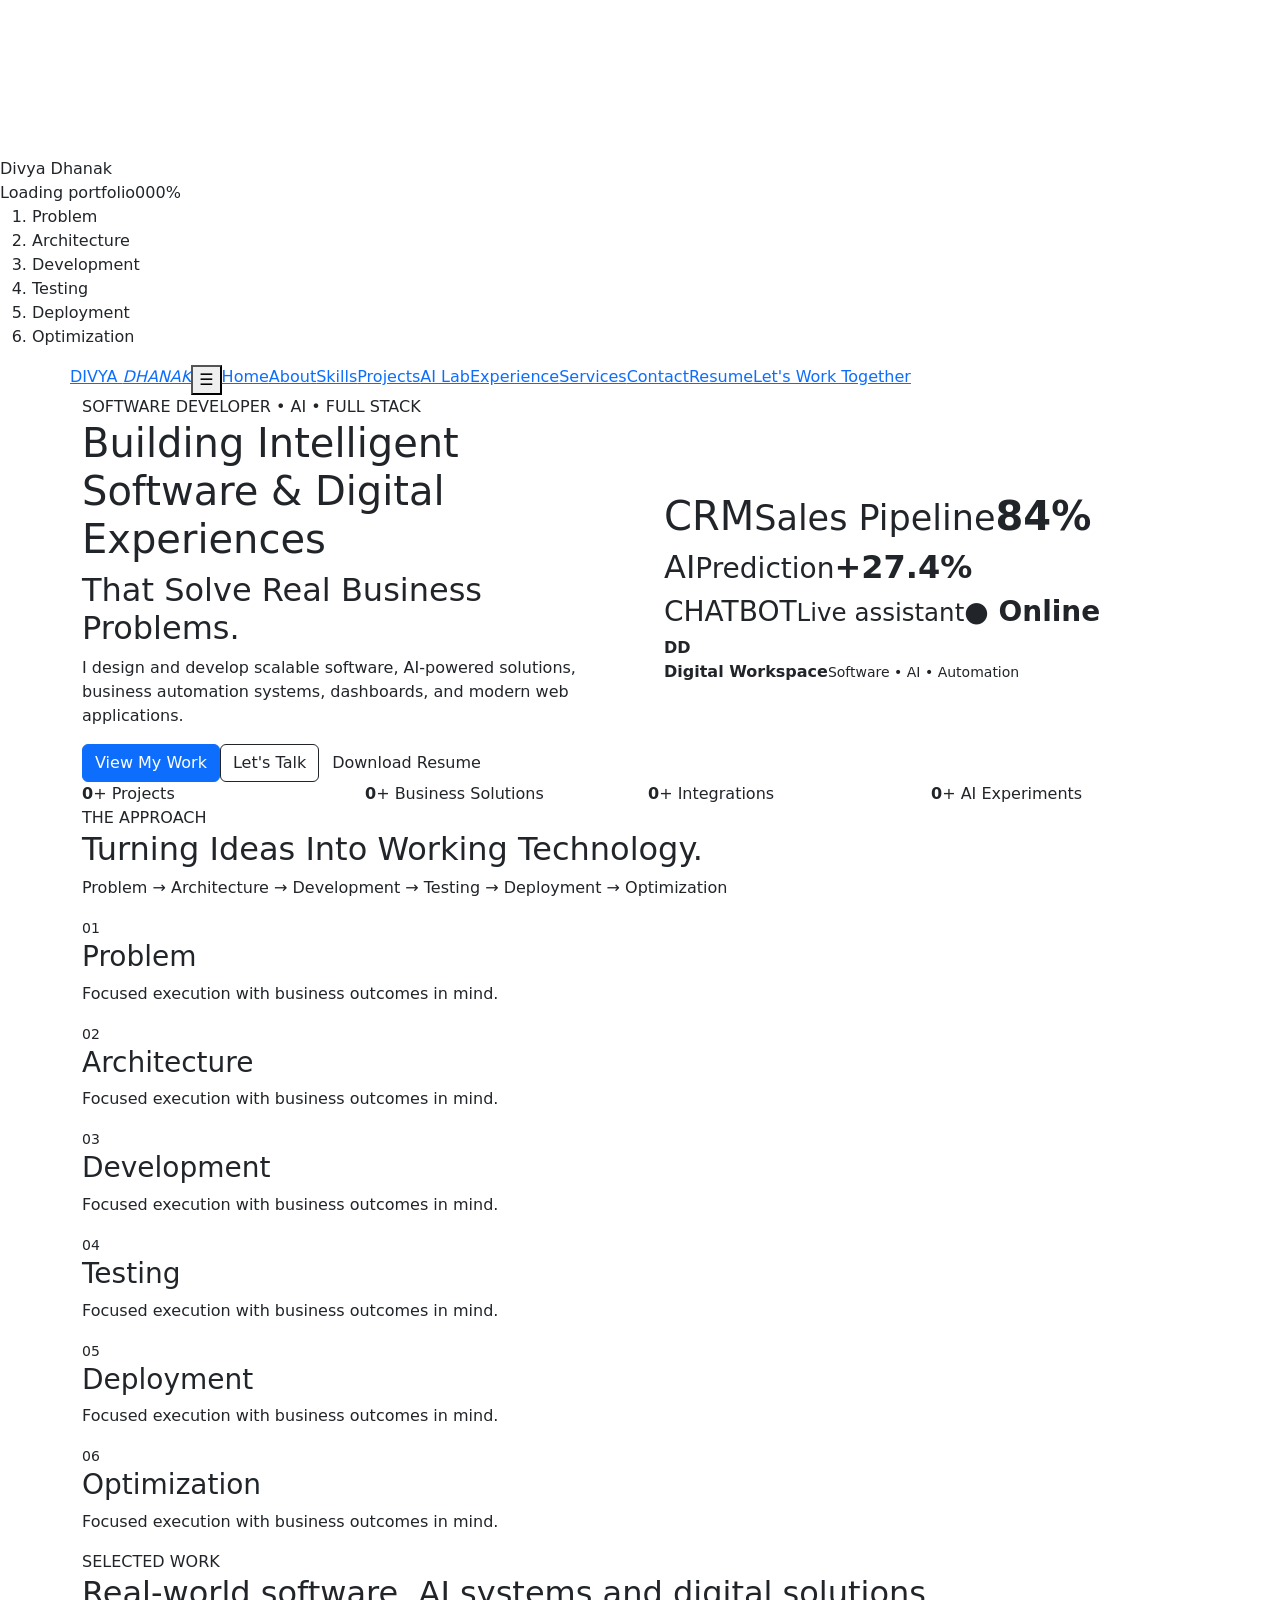
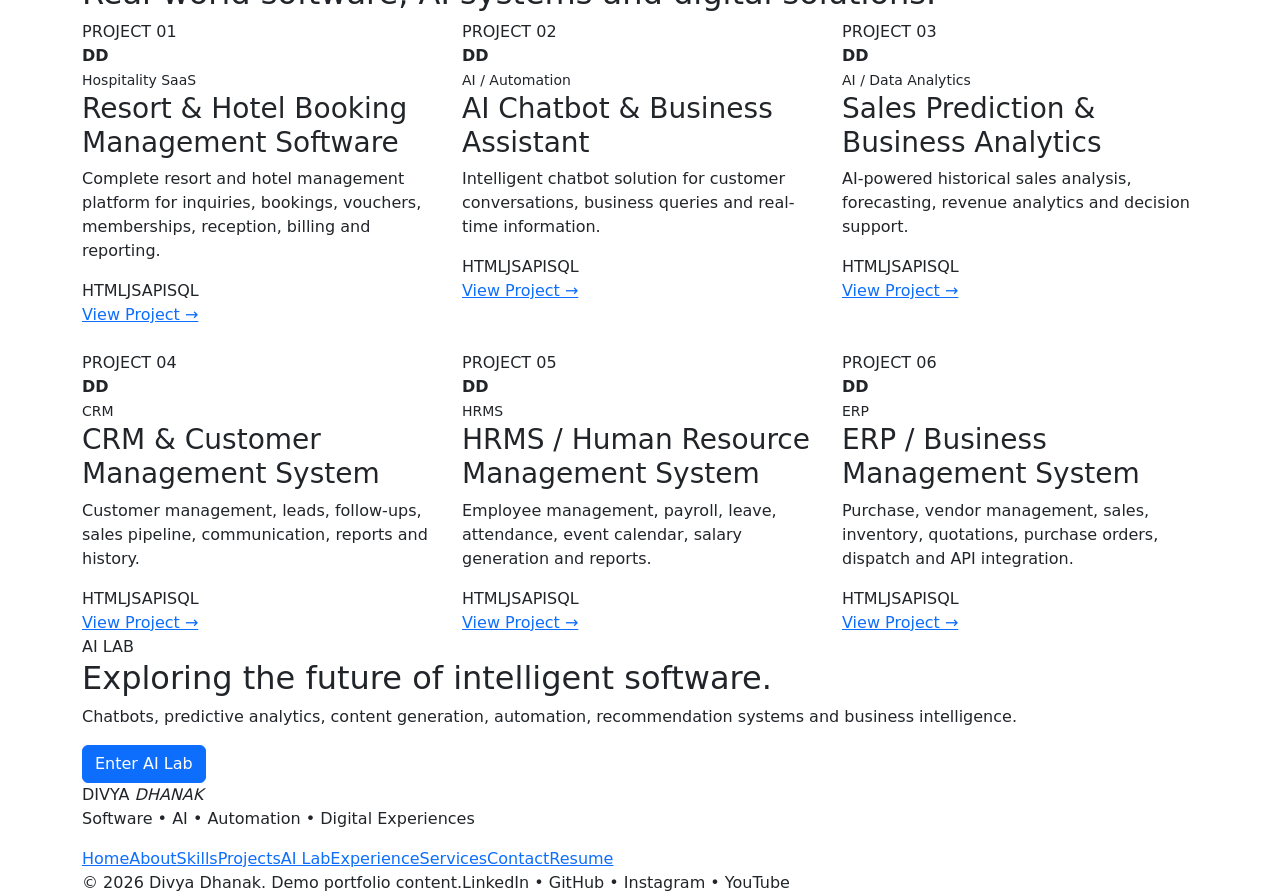
==== index.html @ f107132f "added project files" ====
<!doctype html><html lang="en"><head><meta charset="utf-8"><meta name="viewport" content="width=device-width,initial-scale=1">
<title>Home | Divya Dhanak</title><meta name="description" content="Divya Dhanak — Software Developer, AI Solutions Developer and Full-Stack Project Builder.">
<meta name="keywords" content="Divya Dhanak, Software Developer, AI Developer, Full Stack Developer, CRM Developer, ERP Developer, HRMS Developer, Business Automation">
<meta property="og:title" content="Divya Dhanak | Software • AI • Automation"><meta property="og:description" content="Building intelligent software, AI solutions and digital experiences.">
<link rel="preconnect" href="https://fonts.googleapis.com"><link rel="preconnect" href="https://fonts.gstatic.com" crossorigin>
<link href="https://fonts.googleapis.com/css2?family=Geist:wght@300..700&family=Geist+Mono:wght@400;500;600&display=swap" rel="stylesheet">
<link href="https://cdn.jsdelivr.net/npm/bootstrap@5.3.3/dist/css/bootstrap.min.css" rel="stylesheet"><link rel="stylesheet" href="css/style.css"><link rel="stylesheet" href="css/loader.css">
<link rel="icon" type="image/svg+xml" href="favicon.svg"><meta name="theme-color" content="#0A1120"></head><body>
<div id="loader" role="status" aria-live="polite" aria-label="Loading Divya Dhanak portfolio">
  <canvas class="ld-net" aria-hidden="true"></canvas>
  <div class="ld-hud" aria-hidden="true">
    <div class="ld-name">Divya Dhanak</div>
    <div class="ld-meta"><span>Loading portfolio</span><span class="ld-pct" data-pct>000%</span></div>
    <ol class="ld-pipe">
      <li><i></i><span>Problem</span></li>
      <li><i></i><span>Architecture</span></li>
      <li><i></i><span>Development</span></li>
      <li><i></i><span>Testing</span></li>
      <li><i></i><span>Deployment</span></li>
      <li><i></i><span>Optimization</span></li>
    </ol>
  </div>
</div>
<script src="js/loader.js"></script><div id="progress"></div><div id="cursor"></div><div id="cursorGlow"></div>
<header><nav class="container nav"><a class="brand" href="index.html">DIVYA <em>DHANAK</em></a><button class="nav-toggle">☰</button><div class="nav-links"><a href="index.html">Home</a><a href="about.html">About</a><a href="skills.html">Skills</a><a href="projects.html">Projects</a><a href="ai-lab.html">AI Lab</a><a href="experience.html">Experience</a><a href="services.html">Services</a><a href="contact.html">Contact</a><a href="resume.html">Resume</a></div><a class="nav-cta" href="contact.html">Let's Work Together</a></nav></header><main><section class="hero"><div class="container"><div class="row align-items-center g-5"><div class="col-lg-6 hero-copy">
<div class="eyebrow">SOFTWARE DEVELOPER • AI • FULL STACK</div><h1>Building <span>Intelligent Software</span> & Digital Experiences</h1><h2>That Solve Real Business Problems.</h2>
<p>I design and develop scalable software, AI-powered solutions, business automation systems, dashboards, and modern web applications.</p>
<div class="buttons"><a class="btn btn-primary" href="projects.html">View My Work</a><a class="btn btn-outline-dark" href="contact.html">Let's Talk</a><a class="btn btn-soft" href="resume.html">Download Resume</a></div></div>
<div class="col-lg-6"><div class="workspace glass"><div class="orb o1"></div><div class="orb o2"></div><div class="holo h1">CRM<small>Sales Pipeline</small><b>84%</b></div><div class="holo h2">AI<small>Prediction</small><b>+27.4%</b></div><div class="holo h3">CHATBOT<small>Live assistant</small><b>● Online</b></div><div class="core"><strong>DD</strong><div><b>Digital Workspace</b><small>Software • AI • Automation</small></div></div></div></div></div></div></section>
<section class="stats"><div class="container"><div class="row g-3"><div class="col-6 col-lg-3"><div class="stat"><b data-count="50">0</b><span>+ Projects</span></div></div><div class="col-6 col-lg-3"><div class="stat"><b data-count="20">0</b><span>+ Business Solutions</span></div></div><div class="col-6 col-lg-3"><div class="stat"><b data-count="15">0</b><span>+ Integrations</span></div></div><div class="col-6 col-lg-3"><div class="stat"><b data-count="10">0</b><span>+ AI Experiments</span></div></div></div></div></section>
<section class="section"><div class="container"><div class="section-head"><div class="eyebrow">THE APPROACH</div><h2>Turning Ideas Into Working Technology.</h2><p>Problem → Architecture → Development → Testing → Deployment → Optimization</p></div><div class="process"><div class="process-card reveal"><small>01</small><h3>Problem</h3><p>Focused execution with business outcomes in mind.</p></div><div class="process-card reveal"><small>02</small><h3>Architecture</h3><p>Focused execution with business outcomes in mind.</p></div><div class="process-card reveal"><small>03</small><h3>Development</h3><p>Focused execution with business outcomes in mind.</p></div><div class="process-card reveal"><small>04</small><h3>Testing</h3><p>Focused execution with business outcomes in mind.</p></div><div class="process-card reveal"><small>05</small><h3>Deployment</h3><p>Focused execution with business outcomes in mind.</p></div><div class="process-card reveal"><small>06</small><h3>Optimization</h3><p>Focused execution with business outcomes in mind.</p></div></div></div></section>
<section class="section soft"><div class="container"><div class="section-head"><div class="eyebrow">SELECTED WORK</div><h2>Real-world software, AI systems and digital solutions.</h2></div><div class="row g-4"><div class="col-md-6 col-xl-4 project-wrap" data-category="hospitality saas"><article class="project-card glass reveal">
    <div class="project-visual"><span>PROJECT 01</span><div class="mini-ui"><b>DD</b><i></i><i></i><i></i></div></div>
    <small>Hospitality SaaS</small><h3>Resort & Hotel Booking Management Software</h3><p>Complete resort and hotel management platform for inquiries, bookings, vouchers, memberships, reception, billing and reporting.</p><div class="stack"><span>HTML</span><span>JS</span><span>API</span><span>SQL</span></div>
    <a href="project-details.html?project=1" class="project-link">View Project →</a></article></div><div class="col-md-6 col-xl-4 project-wrap" data-category="ai / automation"><article class="project-card glass reveal">
    <div class="project-visual"><span>PROJECT 02</span><div class="mini-ui"><b>DD</b><i></i><i></i><i></i></div></div>
    <small>AI / Automation</small><h3>AI Chatbot & Business Assistant</h3><p>Intelligent chatbot solution for customer conversations, business queries and real-time information.</p><div class="stack"><span>HTML</span><span>JS</span><span>API</span><span>SQL</span></div>
    <a href="project-details.html?project=2" class="project-link">View Project →</a></article></div><div class="col-md-6 col-xl-4 project-wrap" data-category="ai / data analytics"><article class="project-card glass reveal">
    <div class="project-visual"><span>PROJECT 03</span><div class="mini-ui"><b>DD</b><i></i><i></i><i></i></div></div>
    <small>AI / Data Analytics</small><h3>Sales Prediction & Business Analytics</h3><p>AI-powered historical sales analysis, forecasting, revenue analytics and decision support.</p><div class="stack"><span>HTML</span><span>JS</span><span>API</span><span>SQL</span></div>
    <a href="project-details.html?project=3" class="project-link">View Project →</a></article></div><div class="col-md-6 col-xl-4 project-wrap" data-category="crm"><article class="project-card glass reveal">
    <div class="project-visual"><span>PROJECT 04</span><div class="mini-ui"><b>DD</b><i></i><i></i><i></i></div></div>
    <small>CRM</small><h3>CRM & Customer Management System</h3><p>Customer management, leads, follow-ups, sales pipeline, communication, reports and history.</p><div class="stack"><span>HTML</span><span>JS</span><span>API</span><span>SQL</span></div>
    <a href="project-details.html?project=4" class="project-link">View Project →</a></article></div><div class="col-md-6 col-xl-4 project-wrap" data-category="hrms"><article class="project-card glass reveal">
    <div class="project-visual"><span>PROJECT 05</span><div class="mini-ui"><b>DD</b><i></i><i></i><i></i></div></div>
    <small>HRMS</small><h3>HRMS / Human Resource Management System</h3><p>Employee management, payroll, leave, attendance, event calendar, salary generation and reports.</p><div class="stack"><span>HTML</span><span>JS</span><span>API</span><span>SQL</span></div>
    <a href="project-details.html?project=5" class="project-link">View Project →</a></article></div><div class="col-md-6 col-xl-4 project-wrap" data-category="erp"><article class="project-card glass reveal">
    <div class="project-visual"><span>PROJECT 06</span><div class="mini-ui"><b>DD</b><i></i><i></i><i></i></div></div>
    <small>ERP</small><h3>ERP / Business Management System</h3><p>Purchase, vendor management, sales, inventory, quotations, purchase orders, dispatch and API integration.</p><div class="stack"><span>HTML</span><span>JS</span><span>API</span><span>SQL</span></div>
    <a href="project-details.html?project=6" class="project-link">View Project →</a></article></div></div></div></section>
<section class="section"><div class="container"><div class="ai-banner glass"><div><div class="eyebrow">AI LAB</div><h2>Exploring the future of intelligent software.</h2><p>Chatbots, predictive analytics, content generation, automation, recommendation systems and business intelligence.</p></div><a href="ai-lab.html" class="btn btn-primary">Enter AI Lab</a></div></div></section></main>
<footer><div class="container"><div class="footer-main"><div><div class="brand">DIVYA <em>DHANAK</em></div><p>Software • AI • Automation • Digital Experiences</p></div><div class="footer-links"><a href="index.html">Home</a><a href="about.html">About</a><a href="skills.html">Skills</a><a href="projects.html">Projects</a><a href="ai-lab.html">AI Lab</a><a href="experience.html">Experience</a><a href="services.html">Services</a><a href="contact.html">Contact</a><a href="resume.html">Resume</a></div></div><div class="gradient-line"></div><div class="footer-bottom"><span>© 2026 Divya Dhanak. Demo portfolio content.</span><span>LinkedIn • GitHub • Instagram • YouTube</span></div></div></footer>
<script src="https://cdn.jsdelivr.net/npm/bootstrap@5.3.3/dist/js/bootstrap.bundle.min.js" defer></script><script src="js/main.js" defer></script></body></html>
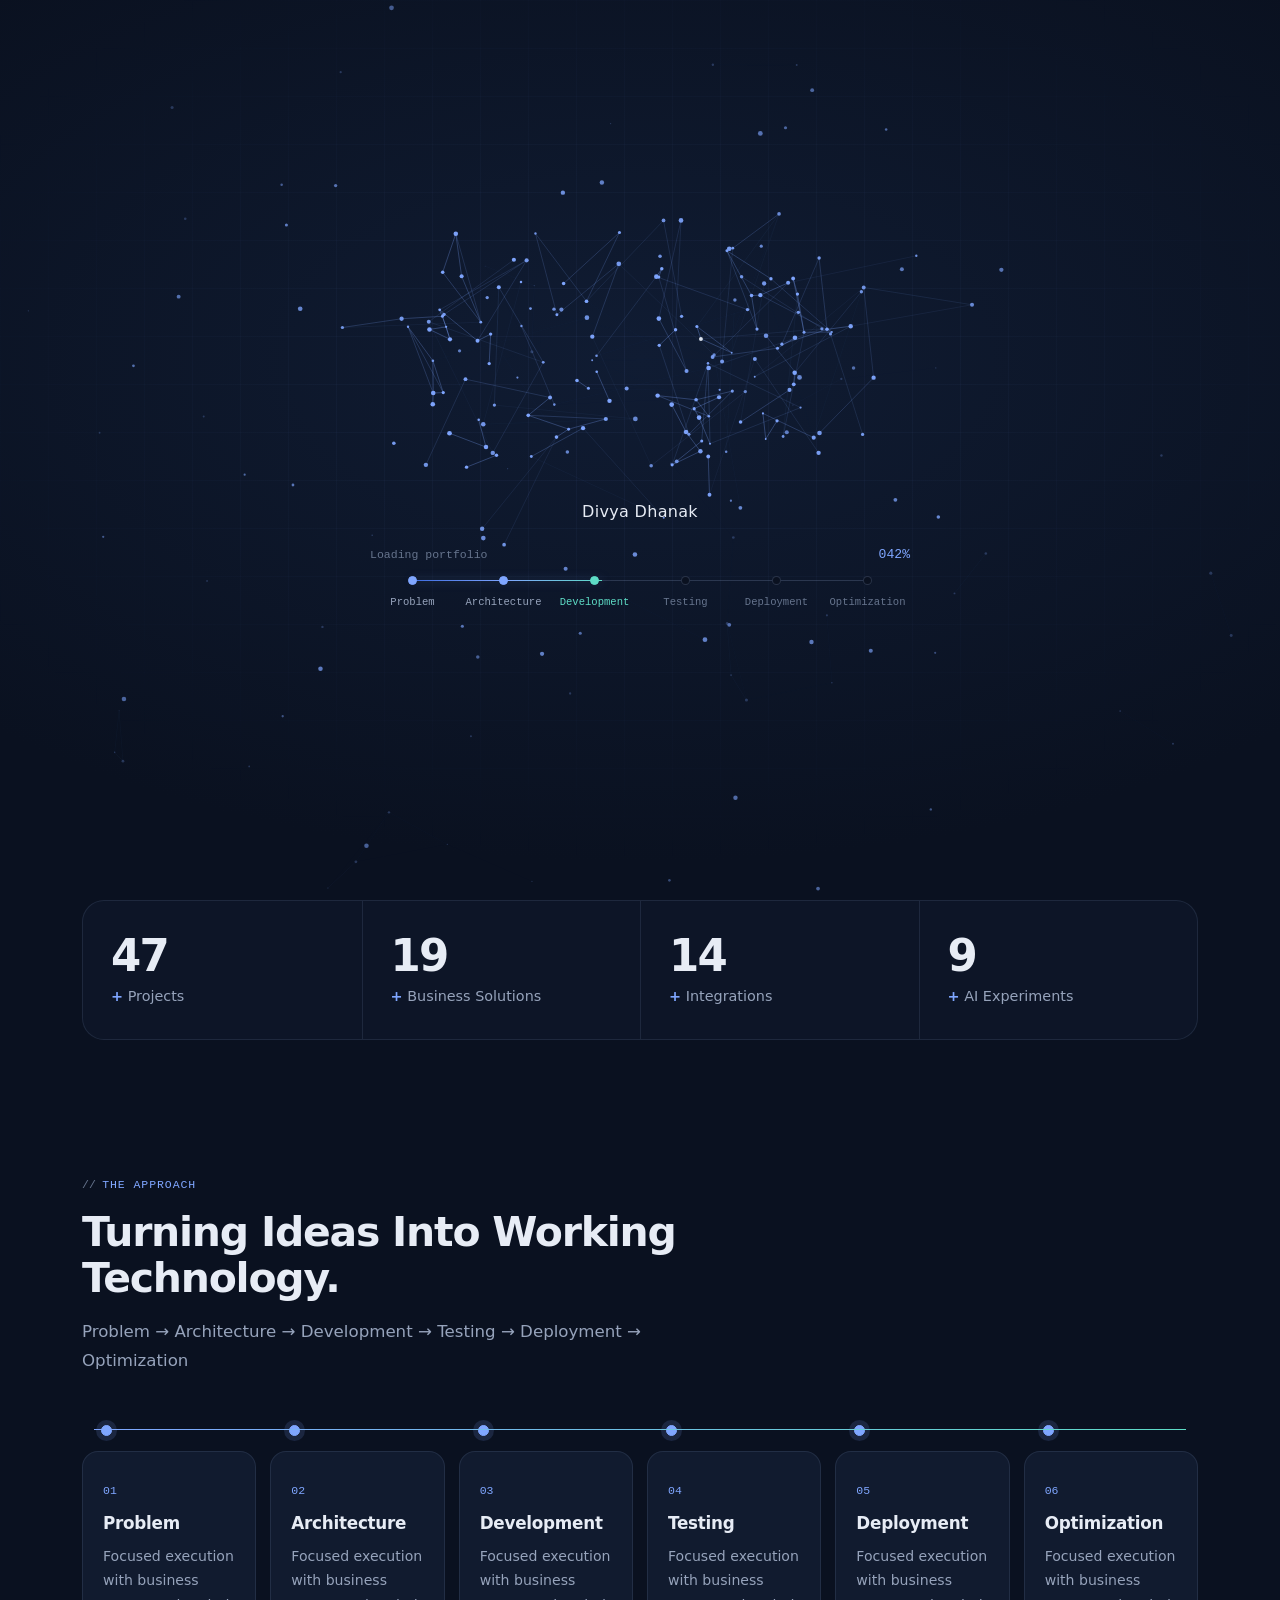
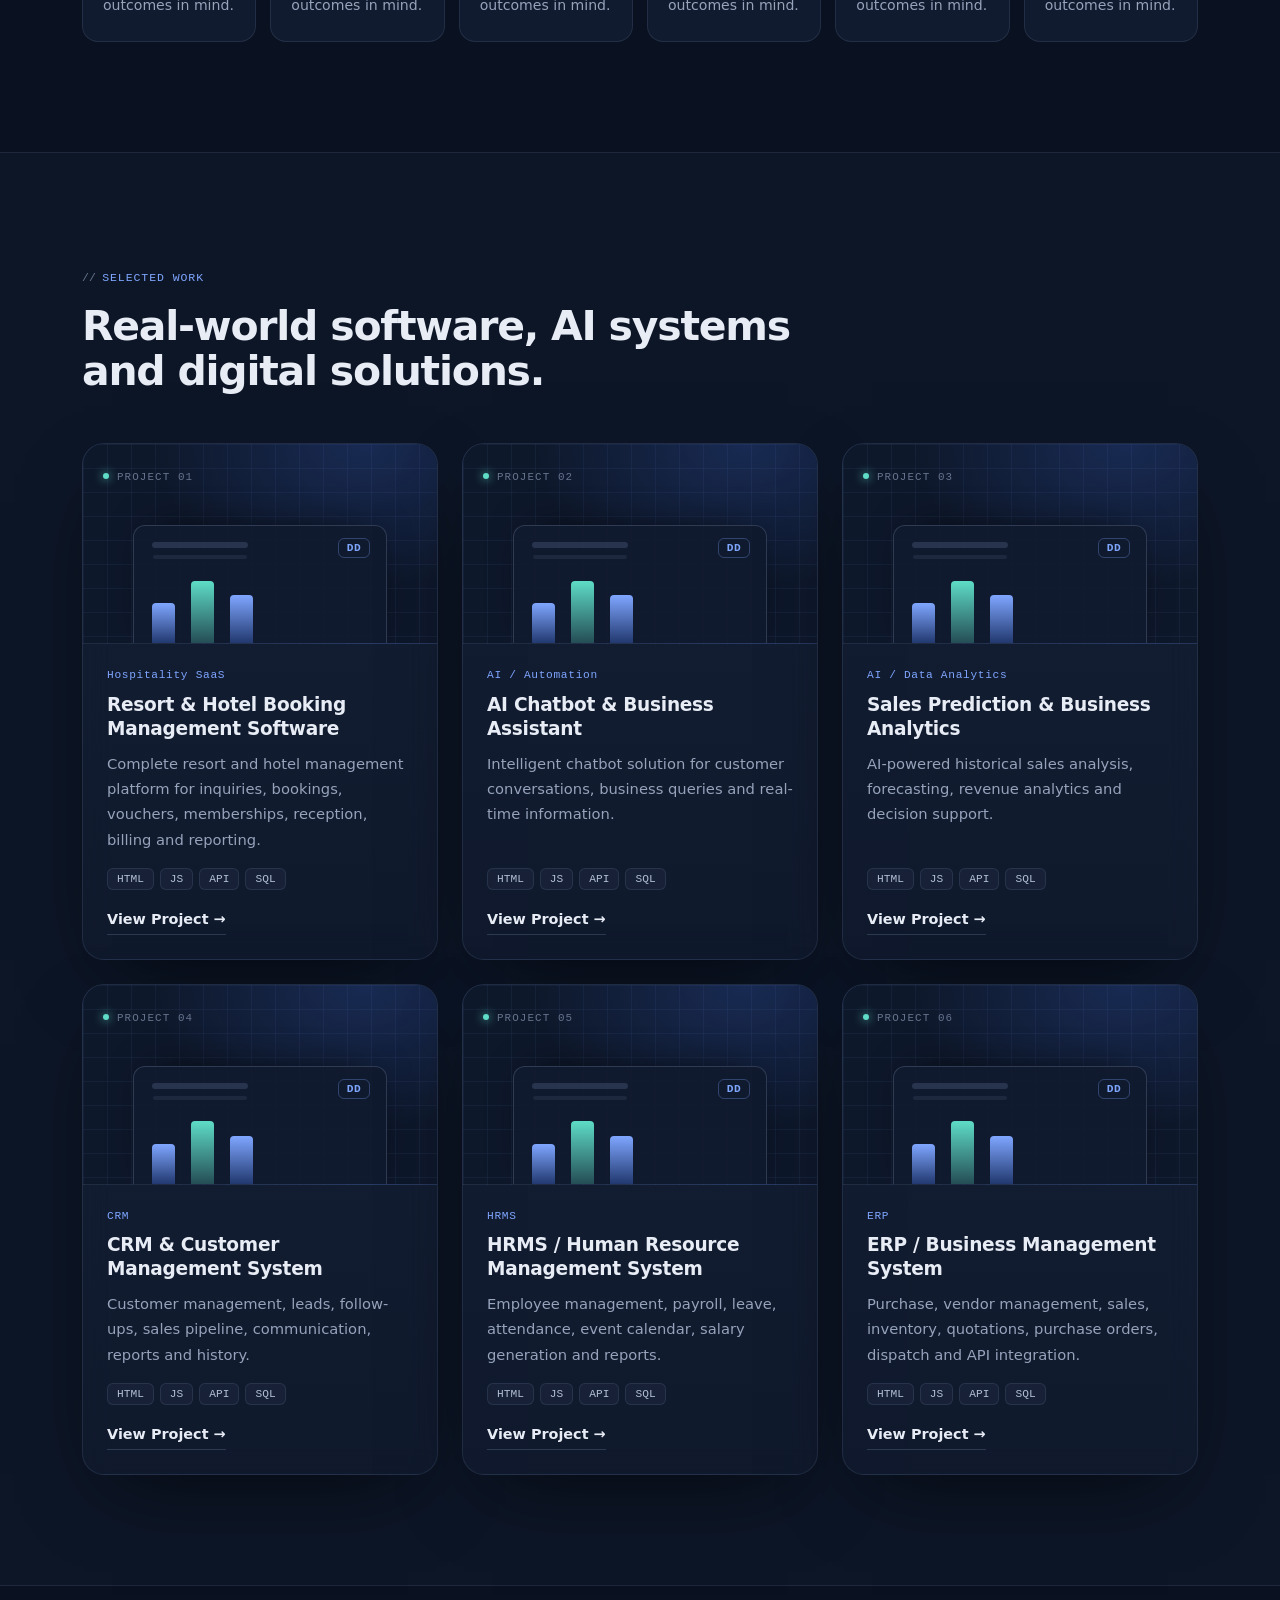
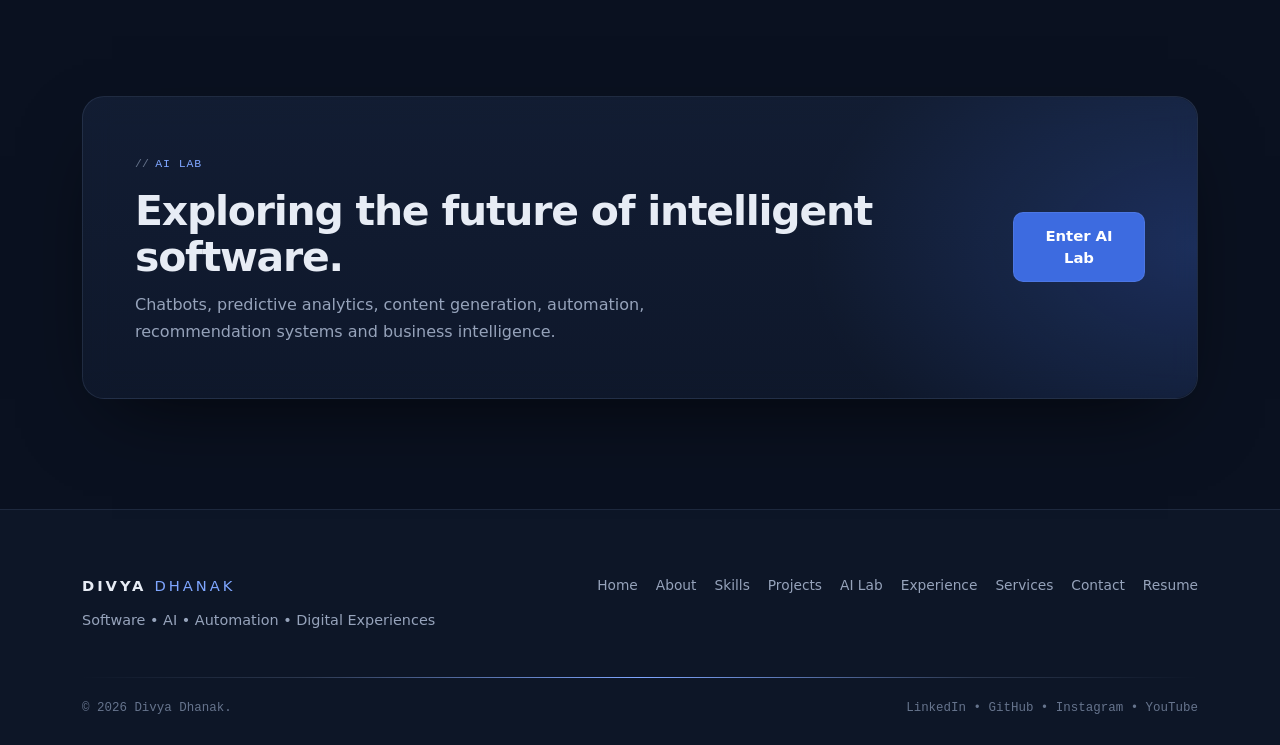
==== commit 447810c8: "Fix footer content and update copyright year" ====
--- a/index.html
+++ b/index.html
@@ -49,5 +49,5 @@
     <small>ERP</small><h3>ERP / Business Management System</h3><p>Purchase, vendor management, sales, inventory, quotations, purchase orders, dispatch and API integration.</p><div class="stack"><span>HTML</span><span>JS</span><span>API</span><span>SQL</span></div>
     <a href="project-details.html?project=6" class="project-link">View Project →</a></article></div></div></div></section>
 <section class="section"><div class="container"><div class="ai-banner glass"><div><div class="eyebrow">AI LAB</div><h2>Exploring the future of intelligent software.</h2><p>Chatbots, predictive analytics, content generation, automation, recommendation systems and business intelligence.</p></div><a href="ai-lab.html" class="btn btn-primary">Enter AI Lab</a></div></div></section></main>
-<footer><div class="container"><div class="footer-main"><div><div class="brand">DIVYA <em>DHANAK</em></div><p>Software • AI • Automation • Digital Experiences</p></div><div class="footer-links"><a href="index.html">Home</a><a href="about.html">About</a><a href="skills.html">Skills</a><a href="projects.html">Projects</a><a href="ai-lab.html">AI Lab</a><a href="experience.html">Experience</a><a href="services.html">Services</a><a href="contact.html">Contact</a><a href="resume.html">Resume</a></div></div><div class="gradient-line"></div><div class="footer-bottom"><span>© 2026 Divya Dhanak. Demo portfolio content.</span><span>LinkedIn • GitHub • Instagram • YouTube</span></div></div></footer>
-<script src="https://cdn.jsdelivr.net/npm/bootstrap@5.3.3/dist/js/bootstrap.bundle.min.js" defer></script><script src="js/main.js" defer></script></body></html>+<footer><div class="container"><div class="footer-main"><div><div class="brand">DIVYA <em>DHANAK</em></div><p>Software • AI • Automation • Digital Experiences</p></div><div class="footer-links"><a href="index.html">Home</a><a href="about.html">About</a><a href="skills.html">Skills</a><a href="projects.html">Projects</a><a href="ai-lab.html">AI Lab</a><a href="experience.html">Experience</a><a href="services.html">Services</a><a href="contact.html">Contact</a><a href="resume.html">Resume</a></div></div><div class="gradient-line"></div><div class="footer-bottom"><span>© 2026 Divya Dhanak.</span><span>LinkedIn • GitHub • Instagram • YouTube</span></div></div></footer>
+<script src="https://cdn.jsdelivr.net/npm/bootstrap@5.3.3/dist/js/bootstrap.bundle.min.js" defer></script><script src="js/main.js" defer></script></body></html>
--- a/css/style.css
+++ b/css/style.css
@@ -0,0 +1,469 @@
+/* =========================================================
+   DIVYA DHANAK — Portfolio design system
+   Palette: deep ink navy + cobalt signal + teal data pulse
+   Type: Geist (UI / display) + Geist Mono (code accents)
+   ========================================================= */
+:root{
+  --bg:#0A1120;
+  --bg-2:#0D1627;
+  --surface:#111B2F;
+  --surface-2:#16223A;
+  --line:rgba(150,172,214,.13);
+  --line-2:rgba(150,172,214,.22);
+  --ink:#E7ECF5;
+  --muted:#96A3BB;
+  --dim:#66748D;
+  --accent:#7FA6FF;
+  --accent-strong:#3D6BE0;
+  --signal:#5EDCC6;
+  --amber:#F2B865;
+  --grid:rgba(127,166,255,.06);
+  --font:"Geist",ui-sans-serif,system-ui,-apple-system,"Segoe UI",Roboto,Arial,sans-serif;
+  --mono:"Geist Mono",ui-monospace,SFMono-Regular,Menlo,Consolas,monospace;
+  --r-lg:22px; --r-md:16px; --r-sm:10px;
+  --ease:cubic-bezier(.2,.7,.2,1);
+  --shadow:0 30px 80px -30px rgba(0,0,0,.7);
+}
+*{box-sizing:border-box}
+html{scroll-behavior:smooth;-webkit-text-size-adjust:100%}
+body{margin:0;font-family:var(--font);font-size:16px;line-height:1.65;color:var(--ink);background:var(--bg);-webkit-font-smoothing:antialiased;text-rendering:optimizeLegibility;overflow-x:hidden}
+::selection{background:rgba(127,166,255,.3);color:#fff}
+a{color:var(--accent)}
+:focus-visible{outline:2px solid var(--accent);outline-offset:3px;border-radius:6px}
+img{max-width:100%}
+
+/* ---------- Type ---------- */
+h1,h2,h3,.brand{font-family:var(--font);color:var(--ink)}
+h1{font-size:clamp(2.5rem,5.2vw,4.6rem);line-height:1.04;letter-spacing:-.04em;font-weight:600;margin-bottom:1.25rem}
+h2{font-size:clamp(1.8rem,3.2vw,2.75rem);line-height:1.12;letter-spacing:-.03em;font-weight:600;margin-bottom:1rem}
+h3{font-size:1.18rem;line-height:1.3;letter-spacing:-.015em;font-weight:600;margin-bottom:.6rem}
+p,.muted{color:var(--muted);line-height:1.72}
+h1 span,h2 span{color:var(--accent)}
+.hero h1 span,.page-hero h1 span{background:linear-gradient(95deg,#9DBBFF 0%,var(--accent) 45%,var(--signal) 110%);-webkit-background-clip:text;background-clip:text;color:transparent}
+
+.eyebrow{display:inline-flex;align-items:center;gap:.55em;font-family:var(--mono);font-size:.72rem;font-weight:500;letter-spacing:.08em;color:var(--accent);margin-bottom:1.1rem;line-height:1.4}
+.eyebrow::before{content:"//";color:var(--dim);letter-spacing:0}
+
+/* ---------- Glass / surfaces ---------- */
+.glass{position:relative;background:linear-gradient(180deg,rgba(22,34,58,.72),rgba(17,27,47,.72));border:1px solid var(--line);border-radius:var(--r-lg);box-shadow:var(--shadow);backdrop-filter:blur(14px);-webkit-backdrop-filter:blur(14px);isolation:isolate}
+.glass::after,.process-card::after,.feature::after,.stat::after{content:"";position:absolute;inset:0;border-radius:inherit;pointer-events:none;z-index:-1;opacity:0;transition:opacity .4s;background:radial-gradient(360px circle at var(--mx,50%) var(--my,50%),rgba(127,166,255,.09),transparent 60%)}
+.glass:hover::after,.process-card:hover::after,.feature:hover::after,.stat:hover::after{opacity:1}
+.glass:hover{border-color:var(--line-2)}
+
+/* ---------- Loader ---------- */
+/* Styles moved to css/loader.css */
+
+#progress{position:fixed;z-index:2000;top:0;left:0;width:100%;height:2px;transform:scaleX(0);transform-origin:left;background:linear-gradient(90deg,var(--accent-strong),var(--accent),var(--signal))}
+#cursor,#cursorGlow{display:none}
+
+/* ---------- Header / nav ---------- */
+header{position:fixed;z-index:1000;top:0;width:100%;padding:18px 0;transition:padding .35s var(--ease),background .35s,border-color .35s;border-bottom:1px solid transparent}
+header.scrolled{padding:10px 0;background:rgba(10,17,32,.8);backdrop-filter:blur(16px);-webkit-backdrop-filter:blur(16px);border-bottom-color:var(--line)}
+.nav{display:flex;align-items:center;gap:22px}
+.container.nav{padding-left:calc(var(--bs-gutter-x,1.5rem)*.5);padding-right:calc(var(--bs-gutter-x,1.5rem)*.5);flex-wrap:nowrap;margin-bottom:0}
+.brand{font-size:.92rem;letter-spacing:.2em;font-weight:600;color:var(--ink);text-decoration:none;white-space:nowrap}
+.brand em{font-style:normal;color:var(--accent);font-weight:400}
+.nav-links{display:flex;gap:4px;margin-left:auto}
+.nav-links a{position:relative;font-size:.84rem;font-weight:450;color:var(--muted);text-decoration:none;padding:8px 11px;border-radius:8px;transition:color .25s,background .25s}
+.nav-links a:hover{color:var(--ink);background:rgba(150,172,214,.07)}
+.nav-links a.active{color:var(--ink)}
+.nav-links a.active::after{content:"";position:absolute;left:11px;right:11px;bottom:2px;height:1.5px;border-radius:2px;background:var(--accent)}
+.nav-cta,.btn-primary{display:inline-flex;align-items:center;justify-content:center;gap:.5em;background:var(--accent-strong);color:#fff;border:1px solid rgba(255,255,255,.08);text-decoration:none;font-weight:550;transition:transform .25s var(--ease),background .25s,box-shadow .25s}
+.nav-cta{padding:10px 16px;border-radius:var(--r-sm);font-size:.84rem;white-space:nowrap}
+.nav-cta:hover,.btn-primary:hover,.btn-primary:focus{background:#4B78EC;color:#fff;box-shadow:0 10px 30px -10px rgba(61,107,224,.8);transform:translateY(-1px)}
+.nav-toggle{display:none;width:42px;height:42px;border:1px solid var(--line);border-radius:10px;background:transparent;font-size:0;color:var(--ink);position:relative;cursor:pointer}
+.nav-toggle::before,.nav-toggle::after{content:"";position:absolute;left:12px;right:12px;height:1.5px;background:var(--ink);border-radius:2px;transition:transform .3s var(--ease),top .3s var(--ease)}
+.nav-toggle::before{top:16px}.nav-toggle::after{top:24px}
+.nav-toggle.open::before{top:20px;transform:rotate(45deg)}.nav-toggle.open::after{top:20px;transform:rotate(-45deg)}
+
+/* ---------- Buttons ---------- */
+.buttons{display:flex;flex-wrap:wrap;gap:12px;margin-top:32px}
+.btn{border-radius:var(--r-sm);padding:12px 20px;font-weight:550;font-size:.93rem;letter-spacing:-.005em;transition:transform .25s var(--ease),background .25s,border-color .25s,color .25s,box-shadow .25s}
+.btn-outline-dark{border:1px solid var(--line-2);color:var(--ink);background:transparent}
+.btn-outline-dark:hover,.btn-outline-dark:focus{background:rgba(150,172,214,.08);border-color:var(--accent);color:var(--ink)}
+.btn-soft{background:transparent;color:var(--muted);border:1px solid transparent}
+.btn-soft:hover{color:var(--ink);background:rgba(150,172,214,.06)}
+.cta .btn{background:var(--ink);color:var(--bg);border:0}
+.cta .btn:hover{background:#fff;color:var(--bg);transform:translateY(-1px)}
+
+/* ---------- Heroes ---------- */
+.hero,.page-hero{position:relative;overflow:hidden;isolation:isolate}
+.hero::before,.page-hero::before{content:"";position:absolute;inset:0;z-index:-2;background-image:linear-gradient(var(--grid) 1px,transparent 1px),linear-gradient(90deg,var(--grid) 1px,transparent 1px);background-size:56px 56px;-webkit-mask-image:radial-gradient(ellipse 70% 70% at 70% 35%,#000 25%,transparent 75%);mask-image:radial-gradient(ellipse 70% 70% at 70% 35%,#000 25%,transparent 75%)}
+.hero::after,.page-hero::after{content:"";position:absolute;z-index:-2;width:720px;height:720px;right:-180px;top:-260px;border-radius:50%;background:radial-gradient(circle,rgba(61,107,224,.22),transparent 65%);filter:blur(10px)}
+.hero{min-height:100vh;display:flex;align-items:center;padding:140px 0 80px}
+.hero-copy h1{max-width:13ch}
+.hero-copy h2{font-size:clamp(1.15rem,1.7vw,1.5rem);font-weight:500;letter-spacing:-.015em;color:var(--ink);opacity:.86;margin-bottom:1.1rem}
+.hero-copy>p{font-size:1.06rem;max-width:560px}
+.page-hero{padding:170px 0 80px;border-bottom:1px solid var(--line)}
+.page-hero h1{max-width:18ch}
+.page-hero p{max-width:640px;font-size:1.1rem}
+.page-hero .btn{margin-top:14px}
+.field-canvas{position:absolute;inset:0;z-index:-1;pointer-events:none;-webkit-mask-image:linear-gradient(90deg,transparent 15%,#000 60%);mask-image:linear-gradient(90deg,transparent 15%,#000 60%);opacity:.9}
+
+/* hero entrance */
+.js .hero-copy>*{opacity:0;transform:translateY(16px)}
+.js body.ready .hero-copy>*{animation:rise .8s var(--ease) forwards}
+.js body.ready .hero-copy>*:nth-child(2){animation-delay:.08s}
+.js body.ready .hero-copy>*:nth-child(3){animation-delay:.16s}
+.js body.ready .hero-copy>*:nth-child(4){animation-delay:.24s}
+.js body.ready .hero-copy>*:nth-child(5){animation-delay:.32s}
+.js .workspace{opacity:0;transform:scale(.97)}
+.js body.ready .workspace{animation:settle 1.1s var(--ease) .2s forwards}
+
+/* ---------- Hero workspace (neural net) ---------- */
+.workspace{height:540px;position:relative;overflow:hidden;background:radial-gradient(120% 90% at 50% 50%,#12203A 0%,#0C1526 70%);border-color:var(--line-2)}
+.workspace::after{display:none}
+.net-canvas{position:absolute;inset:0;z-index:0}
+.orb{position:absolute;z-index:0;border:1px dashed rgba(127,166,255,.14);border-radius:50%;left:50%;top:50%;transform:translate(-50%,-50%);animation:spin 60s linear infinite;pointer-events:none}
+.o1{width:300px;height:300px}.o2{width:440px;height:440px;animation-direction:reverse;animation-duration:90s;border-style:solid;border-color:rgba(127,166,255,.06)}
+.core{position:absolute;z-index:2;left:50%;top:50%;transform:translate(-50%,-50%);display:flex;gap:14px;align-items:center;padding:16px 20px 16px 16px;border:1px solid var(--line-2);border-radius:18px;background:rgba(17,27,47,.92);backdrop-filter:blur(8px);box-shadow:0 20px 60px -20px rgba(0,0,0,.8),0 0 0 6px rgba(127,166,255,.04)}
+.core>strong{width:50px;height:50px;border-radius:13px;display:grid;place-items:center;background:var(--accent-strong);color:#fff;font-weight:600;letter-spacing:-.02em;position:relative}
+.core>strong::after{content:"";position:absolute;inset:-5px;border-radius:17px;border:1px solid rgba(127,166,255,.5);animation:ping 2.8s var(--ease) infinite}
+.core b{font-size:.98rem;font-weight:600;white-space:nowrap}
+.core small{white-space:nowrap}
+.core small,.holo small{display:block;color:var(--muted);font-weight:400}
+.core small{font-family:var(--mono);font-size:.7rem;margin-top:2px}
+.holo{position:absolute;z-index:2;margin:0;padding:13px 16px;min-width:140px;border-radius:14px;background:rgba(17,27,47,.9);backdrop-filter:blur(8px);border:1px solid var(--line-2);box-shadow:0 16px 40px -18px rgba(0,0,0,.8);font:600 .7rem var(--mono);letter-spacing:.08em;line-height:1.3;color:var(--ink);animation:float 7s ease-in-out infinite}
+.holo small{font-family:var(--font);font-size:.76rem;letter-spacing:0;margin-top:3px}
+.holo b{display:block;margin-top:6px;font:600 1.3rem var(--font);letter-spacing:-.02em;color:var(--ink)}
+.holo.h1{left:6%;top:12%}
+.holo.h2{right:6%;top:30%;animation-delay:-2.3s}
+.holo.h2 b{color:var(--signal)}
+.holo.h3{left:10%;bottom:11%;animation-delay:-4.6s}
+.holo.h3 b{font-size:.85rem;color:var(--signal);font-family:var(--mono);font-weight:500}
+
+/* ---------- Stats ---------- */
+.stats{padding:0 0 20px}
+.stats .row{--bs-gutter-x:0;--bs-gutter-y:0;border:1px solid var(--line);border-radius:var(--r-lg);background:rgba(17,27,47,.5);overflow:hidden;margin:0}
+.stat{position:relative;padding:30px 28px;height:100%;isolation:isolate}
+.stats .col-6+.col-6 .stat{border-left:1px solid var(--line)}
+.stat b{display:inline;font:600 clamp(2.2rem,3.4vw,3rem) var(--font);letter-spacing:-.04em;color:var(--ink);font-variant-numeric:tabular-nums}
+.stat span{display:block;margin-top:4px;color:var(--muted);font-size:.9rem}
+.stat span::first-letter{color:var(--accent);font-weight:600}
+
+/* ---------- Sections ---------- */
+.container.row{margin-left:auto;margin-right:auto}
+.container.row>*{padding-left:0;padding-right:0}
+@media(min-width:992px){.container.row>*:nth-child(odd){padding-right:calc(var(--bs-gutter-x)*.5)}.container.row>*:nth-child(even){padding-left:calc(var(--bs-gutter-x)*.5)}}
+.section{padding:110px 0;position:relative}
+.soft,.ai-knowledge-section{background:var(--bg-2);border-top:1px solid var(--line);border-bottom:1px solid var(--line)}
+.section-head,.section-heading{max-width:760px;margin-bottom:48px}
+.section-heading p,.section-head p{font-size:1.04rem;max-width:640px}
+.section-head:has(> div:not(.eyebrow)){max-width:none;display:grid;grid-template-columns:1.1fr 1fr;gap:40px;align-items:end}
+.section-head:has(> div:not(.eyebrow)) h2{margin-bottom:0}
+.section-head:has(> div:not(.eyebrow)) p{margin:0}
+
+/* ---------- Process (home) ---------- */
+.process{position:relative;display:grid;grid-template-columns:repeat(6,1fr);gap:14px;padding-top:28px}
+.process::before,.process::after{content:"";position:absolute;top:6px;left:12px;right:12px;height:1px;background:var(--line-2)}
+.process::after{background:linear-gradient(90deg,var(--accent),var(--signal));transform:scaleX(0);transform-origin:left;transition:transform 1.8s var(--ease) .2s}
+.process.in::after{transform:scaleX(1)}
+.process-card{position:relative;padding:24px 20px;border:1px solid var(--line);border-radius:var(--r-md);background:var(--surface);isolation:isolate;transition:border-color .3s,transform .3s var(--ease)}
+.process-card::before{content:"";position:absolute;top:-27px;left:18px;width:11px;height:11px;border-radius:50%;background:var(--bg);border:1.5px solid var(--line-2);transition:background .4s,border-color .4s,box-shadow .4s}
+.process.in .process-card::before{background:var(--accent);border-color:var(--accent);box-shadow:0 0 0 5px rgba(127,166,255,.14)}
+.process.in .process-card:nth-child(2)::before{transition-delay:.45s}.process.in .process-card:nth-child(3)::before{transition-delay:.75s}.process.in .process-card:nth-child(4)::before{transition-delay:1.05s}.process.in .process-card:nth-child(5)::before{transition-delay:1.35s}.process.in .process-card:nth-child(6)::before{transition-delay:1.65s}
+.process-card:hover{border-color:var(--line-2);transform:translateY(-3px)}
+.process-card small{font-family:var(--mono);font-size:.72rem;color:var(--accent)}
+.process-card h3{margin-top:10px;font-size:1.05rem}
+.process-card p{font-size:.88rem;margin:0}
+
+/* ---------- Projects ---------- */
+.project-card{height:100%;padding:0 0 24px;overflow:hidden;display:flex;flex-direction:column;transition:transform .45s var(--ease),border-color .3s,box-shadow .45s}
+.project-card:hover{transform:translateY(-6px);box-shadow:0 40px 90px -40px rgba(0,0,0,.9),0 0 0 1px rgba(127,166,255,.18)}
+.project-visual{height:200px;position:relative;padding:18px 20px;overflow:hidden;border-bottom:1px solid var(--line);background:linear-gradient(var(--grid) 1px,transparent 1px) 0 0/24px 24px,linear-gradient(90deg,var(--grid) 1px,transparent 1px) 0 0/24px 24px,radial-gradient(100% 120% at 80% 0%,rgba(61,107,224,.22),transparent 60%),#0E182B}
+.project-visual>span{font-family:var(--mono);font-size:.68rem;letter-spacing:.1em;color:var(--dim)}
+.project-visual>span::before{content:"";display:inline-block;width:6px;height:6px;border-radius:50%;background:var(--signal);margin-right:8px;vertical-align:1px;box-shadow:0 0 10px var(--signal)}
+.mini-ui{position:absolute;left:14%;right:14%;bottom:-18px;height:136px;background:rgba(17,27,47,.95);border:1px solid var(--line-2);border-radius:12px 12px 0 0;padding:16px 18px;box-shadow:0 -10px 40px -20px rgba(0,0,0,.8);transition:transform .5s var(--ease);display:flex;align-items:flex-end;gap:7%}
+.mini-ui::before{content:"";position:absolute;left:18px;top:16px;width:38%;height:6px;border-radius:3px;background:rgba(150,172,214,.18);box-shadow:0 12px 0 -1px rgba(150,172,214,.09)}
+.mini-ui b{position:absolute;right:16px;top:12px;font:600 .7rem var(--mono);letter-spacing:.06em;color:var(--accent);padding:3px 8px;border:1px solid rgba(127,166,255,.3);border-radius:6px}
+.mini-ui i{display:block;flex:0 0 11%;height:40%;border-radius:4px 4px 0 0;background:linear-gradient(180deg,var(--accent),rgba(61,107,224,.35));transform-origin:bottom;transition:transform .6s var(--ease)}
+.mini-ui i:nth-of-type(2){height:62%;background:linear-gradient(180deg,var(--signal),rgba(94,220,198,.25))}
+.mini-ui i:nth-of-type(3){height:48%}
+.project-card:hover .mini-ui{transform:translateY(-8px)}
+.project-card:hover .mini-ui i{animation:eq 1.4s ease-in-out infinite}
+.project-card:hover .mini-ui i:nth-of-type(2){animation-delay:-.4s}.project-card:hover .mini-ui i:nth-of-type(3){animation-delay:-.8s}
+.project-card>small,.project-card>h3,.project-card>p,.project-card>.stack,.project-card>.project-link{margin-left:24px;margin-right:24px}
+.project-card>small{display:block;margin-top:22px;margin-bottom:8px;font-family:var(--mono);font-size:.7rem;letter-spacing:.06em;color:var(--accent)}
+.project-card h3{font-size:1.16rem}
+.project-card>p{font-size:.92rem;flex:1}
+.stack{display:flex;gap:6px;flex-wrap:wrap}
+.stack span{padding:4px 9px;border-radius:6px;border:1px solid var(--line);background:rgba(150,172,214,.05);color:#B3BFD4;font:400 .7rem var(--mono)}
+.project-link{display:inline-flex;align-self:flex-start;margin-top:18px;color:var(--ink);text-decoration:none;font-weight:550;font-size:.9rem;border-bottom:1px solid var(--line-2);padding-bottom:2px;transition:color .25s,border-color .25s}
+.project-link:hover{color:var(--accent);border-color:var(--accent)}
+.project-wrap.pop{animation:pop .5s var(--ease)}
+
+.filters{display:flex;flex-wrap:wrap;gap:8px;margin-bottom:32px}
+.filters button{border:1px solid var(--line);background:transparent;color:var(--muted);border-radius:8px;padding:8px 14px;font:500 .74rem var(--mono);letter-spacing:.06em;cursor:pointer;transition:all .25s}
+.filters button:hover{color:var(--ink);border-color:var(--line-2)}
+.filters button.active{background:var(--ink);color:var(--bg);border-color:var(--ink)}
+
+.project-philosophy{padding:48px;display:grid;grid-template-columns:1fr 1fr;gap:20px 48px;align-items:end}
+.project-philosophy h2{margin:0}.project-philosophy>p{margin:0}
+.philosophy-points,.future-tags,.topic-cloud{display:flex;flex-wrap:wrap;gap:8px}
+.philosophy-points{grid-column:1/-1;margin-top:18px;padding-top:26px;border-top:1px solid var(--line)}
+.philosophy-points span,.future-tags span,.topic-cloud span{padding:8px 14px;border:1px solid var(--line);border-radius:999px;color:#C3CDE0;font-size:.85rem;background:rgba(150,172,214,.04);transition:border-color .25s,color .25s,background .25s}
+.philosophy-points span:hover,.future-tags span:hover,.topic-cloud span:hover{border-color:var(--accent);color:var(--ink);background:rgba(127,166,255,.08)}
+
+.project-cta,.blog-cta,.future-box{padding:64px 48px;text-align:center;overflow:hidden}
+.project-cta p,.blog-cta p,.future-box p{max-width:600px;margin:0 auto 28px}
+.project-cta::before,.blog-cta::before,.future-box::before,.ai-banner::before,.cta::before{content:"";position:absolute;inset:0;z-index:-1;border-radius:inherit;background:radial-gradient(60% 90% at 50% 120%,rgba(61,107,224,.28),transparent 70%)}
+
+/* ---------- AI banner / CTA ---------- */
+.ai-banner,.cta{padding:52px;display:flex;align-items:center;justify-content:space-between;gap:32px;overflow:hidden}
+.ai-banner h2,.cta h2{margin-bottom:.6rem}.ai-banner p,.cta p{margin:0;max-width:560px}
+.ai-banner::before,.cta::before{background:radial-gradient(50% 120% at 100% 50%,rgba(61,107,224,.25),transparent 70%)}
+
+/* ---------- Skills ---------- */
+.skill-grid,.service-grid,.ai-grid{display:grid;grid-template-columns:repeat(3,1fr);gap:18px}
+@media(min-width:1200px){.ai-grid{grid-template-columns:repeat(4,1fr)}.ai-tile{padding:26px}}
+.skill{padding:28px 28px 30px}
+.skill .eyebrow{margin-bottom:.4rem}
+.skill-row{position:relative;margin:18px 0 0}
+.skill-row b{display:flex;justify-content:space-between;align-items:baseline;font-size:.9rem;font-weight:500;color:var(--ink)}
+.skill-row b em{font:400 .72rem var(--mono);font-style:normal;color:var(--dim)}
+.skill-row::after{content:"";position:absolute;left:0;right:0;bottom:0;height:4px;border-radius:4px;background:rgba(150,172,214,.1)}
+.skill-row i{position:relative;z-index:1;display:block;height:4px;margin-top:9px;border-radius:4px;background:linear-gradient(90deg,var(--accent-strong),var(--accent) 70%,var(--signal));transition:width 1.4s var(--ease)}
+
+/* ---------- Services / tiles ---------- */
+.ai-tile,.service{padding:30px;min-height:190px;transition:transform .4s var(--ease),border-color .3s}
+.ai-tile:hover,.service:hover{transform:translateY(-4px)}
+.service>b{display:grid;place-items:center;width:40px;height:40px;margin-bottom:22px;border-radius:10px;border:1px solid rgba(127,166,255,.3);background:rgba(127,166,255,.08);color:var(--accent);font-size:1rem;transition:transform .5s var(--ease)}
+.service:hover>b{transform:rotate(90deg)}
+.service h3{font-size:1.08rem}.service p{font-size:.9rem;margin:0}
+.ai-tile>b{display:block;font:500 .72rem var(--mono);color:var(--accent);margin-bottom:18px}
+.ai-tile p{font-size:.9rem}
+.ai-tile ul,.experience-card ul{list-style:none;padding:0;margin:14px 0 0;display:grid;gap:8px}
+.ai-tile li,.experience-card li{position:relative;padding-left:20px;font-size:.88rem;color:#B6C1D5}
+.ai-tile li::before,.experience-card li::before{content:"";position:absolute;left:0;top:.62em;width:8px;height:1.5px;background:var(--accent)}
+.ai-tile ul{padding-top:14px;border-top:1px solid var(--line)}
+
+/* ---------- AI Lab ---------- */
+.ai-intro-grid,.blog-focus-grid{display:grid;grid-template-columns:repeat(4,1fr);gap:18px}
+.blog-focus-grid{grid-template-columns:repeat(3,1fr)}
+.ai-intro-card,.blog-focus{padding:28px}
+.ai-number,.blog-focus>span,.workflow-number,.tech-experience-card>span{display:inline-block;font:500 .72rem var(--mono);color:var(--accent);padding:4px 8px;border:1px solid rgba(127,166,255,.25);border-radius:6px;margin-bottom:18px}
+.ai-intro-card p,.blog-focus p{font-size:.9rem;margin:0}
+.business-ai-grid{display:grid;grid-template-columns:repeat(2,1fr);gap:18px}
+.business-ai-card{padding:32px}
+.business-ai-card>span{display:inline-flex;align-items:center;gap:8px;font:500 .7rem var(--mono);letter-spacing:.08em;color:var(--signal);margin-bottom:16px}
+.business-ai-card>span::before{content:"";width:6px;height:6px;border-radius:50%;background:var(--signal);box-shadow:0 0 10px var(--signal)}
+.business-ai-card p{margin:0}
+.ai-stack{display:grid;grid-template-columns:repeat(4,1fr);padding:0;overflow:hidden}
+.stack-item{padding:28px 26px;border-right:1px solid var(--line);border-bottom:1px solid var(--line);transition:background .3s}
+.stack-item:nth-child(4n){border-right:0}.stack-item:nth-last-child(-n+4){border-bottom:0}
+.stack-item:hover{background:rgba(127,166,255,.05)}
+.stack-item strong{display:block;font:600 1.6rem var(--font);letter-spacing:-.03em;color:var(--ink);margin-bottom:4px}
+.stack-item span{font-size:.86rem;color:var(--muted)}
+.ai-workflow{display:grid;grid-template-columns:1fr 40px 1fr 40px 1fr 40px 1fr;align-items:stretch}
+.workflow-step{padding:26px}
+.workflow-step p{font-size:.88rem;margin:0}
+.workflow-arrow{position:relative;font-size:0;align-self:center;height:2px;margin:0 6px;background:linear-gradient(90deg,var(--line-2) 50%,transparent 0) 0 0/8px 2px;animation:dash 1s linear infinite}
+.workflow-arrow::after{content:"";position:absolute;right:-2px;top:-3px;border-left:6px solid var(--accent);border-top:4px solid transparent;border-bottom:4px solid transparent}
+.ai-visual{height:460px;margin-top:0;position:relative;overflow:hidden;background:radial-gradient(60% 80% at 50% 50%,#13223F,#0C1526 75%)}
+.ai-visual canvas{position:absolute;inset:0;width:100%;height:100%}
+.ai-visual>div{position:absolute;inset:0;display:grid;place-content:center;justify-items:center;text-align:center;pointer-events:none}
+.ai-visual strong{font:600 3.6rem var(--font);letter-spacing:-.04em;color:#fff;text-shadow:0 0 40px rgba(127,166,255,.6)}
+.ai-visual small{font:500 .72rem var(--mono);letter-spacing:.18em;color:var(--muted);margin-top:6px}
+
+/* ---------- Experience ---------- */
+.experience-grid{display:grid;grid-template-columns:repeat(2,1fr);gap:20px}
+.experience-card{padding:34px;overflow:hidden}
+.experience-top{display:flex;justify-content:space-between;align-items:center;margin-bottom:26px;padding-bottom:18px;border-bottom:1px solid var(--line)}
+.experience-number{font:500 .78rem var(--mono);color:var(--dim)}
+.experience-status{display:inline-flex;align-items:center;gap:8px;font:500 .68rem var(--mono);letter-spacing:.08em;color:var(--muted);padding:5px 10px;border:1px solid var(--line-2);border-radius:999px}
+.experience-status::before{content:"";width:6px;height:6px;border-radius:50%;background:var(--dim)}
+.current-experience{border-color:rgba(127,166,255,.35)}
+.current-experience::before{content:"";position:absolute;left:0;right:0;top:0;height:2px;background:linear-gradient(90deg,var(--accent),var(--signal))}
+.current-experience .experience-status{color:var(--signal);border-color:rgba(94,220,198,.35)}
+.current-experience .experience-status::before{background:var(--signal);animation:pulseDot 1.8s ease-in-out infinite}
+.experience-meta{font:500 .7rem var(--mono);letter-spacing:.05em;color:var(--accent);margin-bottom:10px}
+.experience-duration{font-size:.88rem;color:var(--ink)!important;opacity:.8;margin-bottom:14px}
+.experience-tech-grid,.certification-grid{display:grid;grid-template-columns:repeat(3,1fr);gap:18px}
+.tech-experience-card{padding:28px}
+.tech-experience-card p{font-size:.9rem;margin:0}
+.certification-card{padding:28px;display:flex;gap:20px;align-items:flex-start}
+.cert-icon{flex:0 0 58px;height:58px;display:grid;place-items:center;border-radius:14px;border:1px solid rgba(127,166,255,.3);background:rgba(127,166,255,.08);font:600 .8rem var(--mono);color:var(--accent)}
+.cert-label{display:block;font:500 .66rem var(--mono);letter-spacing:.08em;color:var(--dim);margin-bottom:6px}
+.certification-card p{font-size:.9rem;margin:0}
+.journey-panel{padding:56px;overflow:hidden}
+.journey-content>p{max-width:680px}
+.journey-points{display:grid;grid-template-columns:repeat(4,1fr);gap:0;margin-top:36px;border-top:1px solid var(--line)}
+.journey-points>div{padding:22px 20px 0 0;position:relative}
+.journey-points>div::before{content:"";position:absolute;top:-4px;left:0;width:7px;height:7px;border-radius:50%;background:var(--accent);box-shadow:0 0 0 4px rgba(127,166,255,.15)}
+.journey-points strong{display:block;font:500 .72rem var(--mono);color:var(--accent);margin-bottom:6px}
+.journey-points span{color:var(--ink);font-weight:500}
+.future-section{max-width:820px}
+.future-section>p{max-width:640px;margin-bottom:26px}
+
+/* ---------- About ---------- */
+.profile{height:460px;display:grid;place-content:center;justify-items:center;text-align:center;overflow:hidden;background:radial-gradient(70% 70% at 50% 45%,#15254A,#0C1526 80%)}
+.profile b{position:relative;font:600 5.2rem var(--font);letter-spacing:-.05em;color:#fff;line-height:1;text-shadow:0 0 50px rgba(127,166,255,.45)}
+.profile small{position:relative;margin-top:14px;font:500 .74rem var(--mono);letter-spacing:.14em;text-transform:uppercase;color:var(--muted);padding:6px 12px;border:1px solid var(--line-2);border-radius:999px;background:rgba(10,17,32,.6)}
+.timeline-mini{display:grid;grid-template-columns:repeat(6,1fr);gap:0;margin-top:30px;border:1px solid var(--line);border-radius:var(--r-md);overflow:hidden}
+.timeline-mini div{padding:16px 14px;font-size:.88rem;color:var(--ink);border-right:1px solid var(--line);transition:background .3s}
+.timeline-mini div:last-child{border-right:0}
+.timeline-mini div:hover{background:rgba(127,166,255,.06)}
+.timeline-mini b{display:block;font:500 .7rem var(--mono);color:var(--accent);margin-bottom:4px}
+.glass.p-4 h3{font-size:1.1rem}
+.glass.p-4 p{margin:0;font-size:.93rem}
+.glass.p-4{padding:30px!important}
+
+/* ---------- Blog ---------- */
+.blog{height:100%;padding:0 0 26px;overflow:hidden;display:flex;flex-direction:column;transition:transform .45s var(--ease)}
+.blog:hover{transform:translateY(-5px)}
+.blog-number{height:150px;display:flex;align-items:flex-end;padding:20px 24px;font:500 .72rem var(--mono);letter-spacing:.1em;color:var(--muted);border-bottom:1px solid var(--line);background:linear-gradient(var(--grid) 1px,transparent 1px) 0 0/22px 22px,linear-gradient(90deg,var(--grid) 1px,transparent 1px) 0 0/22px 22px,radial-gradient(90% 120% at 100% 0%,rgba(94,220,198,.14),transparent 55%),radial-gradient(90% 120% at 0% 0%,rgba(61,107,224,.2),transparent 60%),#0E182B}
+.blog>*:not(.blog-number){margin-left:24px;margin-right:24px}
+.blog>small{display:block;margin-top:20px;margin-bottom:8px;font:500 .7rem var(--mono);letter-spacing:.06em;color:var(--accent)}
+.blog h3{font-size:1.14rem}
+.blog>p{font-size:.92rem;flex:1}
+.blog-tags{display:flex;flex-wrap:wrap;gap:6px;margin-bottom:18px}
+.blog-tags span{padding:4px 9px;border-radius:6px;border:1px solid var(--line);color:#B3BFD4;font:400 .7rem var(--mono)}
+.blog>a{align-self:flex-start;color:var(--ink);text-decoration:none;font-weight:550;font-size:.9rem;border-bottom:1px solid var(--line-2);padding-bottom:2px;transition:color .25s,border-color .25s}
+.blog>a:hover{color:var(--accent);border-color:var(--accent)}
+.topic-cloud{padding:36px}
+
+/* ---------- Testimonials ---------- */
+.quote{padding:34px;height:100%}
+.quote>b{color:var(--amber);letter-spacing:.2em;font-size:.9rem}
+.quote p{font-size:1.1rem;color:var(--ink);line-height:1.6;margin:16px 0 22px}
+.quote strong{display:block;font-weight:600}
+.quote small{display:block;color:var(--dim);font-family:var(--mono);font-size:.72rem}
+
+/* ---------- Contact ---------- */
+.contact{padding:36px}
+.contact input,.contact textarea{width:100%;border:1px solid var(--line-2);background:rgba(10,17,32,.55);color:var(--ink);border-radius:var(--r-sm);padding:14px 16px;font:inherit;font-size:.95rem;transition:border-color .25s,box-shadow .25s,background .25s}
+.contact input:focus,.contact textarea:focus{outline:none;border-color:var(--accent);background:rgba(10,17,32,.8);box-shadow:0 0 0 4px rgba(127,166,255,.14)}
+.contact input::placeholder,.contact textarea::placeholder{color:var(--dim)}
+.form-status{margin:14px 0 0;font:400 .82rem var(--mono);color:var(--signal)}
+.contact-info{display:grid;align-content:start;gap:0}
+.contact-info div{padding:20px 4px;border-bottom:1px solid var(--line);transition:padding .3s var(--ease)}
+.contact-info div:hover{padding-left:12px}
+.contact-info small,.contact-info b{display:block}
+.contact-info small{font:500 .7rem var(--mono);letter-spacing:.08em;color:var(--dim);margin-bottom:4px;text-transform:uppercase}
+.contact-info b{font-weight:500;color:var(--ink);word-break:break-word}
+
+/* ---------- Resume ---------- */
+.resume{padding:56px;max-width:1000px}
+.resume h2{letter-spacing:.06em}
+.resume hr{border-color:var(--line-2);opacity:1;margin:28px 0}
+.resume h3{font-size:.8rem;font-family:var(--mono);font-weight:500;letter-spacing:.1em;text-transform:uppercase;color:var(--accent);margin-top:22px}
+
+/* ---------- Case study ---------- */
+.case{padding:36px;height:100%}
+.case small{display:inline-block;font:500 .7rem var(--mono);letter-spacing:.08em;color:var(--accent);margin-bottom:14px}
+.case h2{font-size:clamp(1.5rem,2.4vw,2rem)}
+.architecture{padding:26px;margin-top:22px;display:flex;flex-wrap:wrap;align-items:center;justify-content:center;gap:0;font-weight:500;color:var(--ink);font-size:.95rem}
+.arch-node{padding:9px 14px;border:1px solid var(--line-2);border-radius:8px;background:rgba(10,17,32,.6);font:500 .8rem var(--mono);opacity:.35;transition:opacity .5s,border-color .5s,color .5s}
+.architecture.in .arch-node{opacity:1;border-color:rgba(127,166,255,.4);transition-delay:calc(var(--i)*.22s)}
+.arch-link{width:34px;height:1px;background:var(--line-2);position:relative;overflow:hidden}
+.arch-link::after{content:"";position:absolute;inset:0;width:40%;background:var(--signal);animation:flow 1.6s linear infinite}
+.feature{position:relative;height:100%;padding:26px;border:1px solid var(--line);border-radius:var(--r-md);background:var(--surface);isolation:isolate;transition:border-color .3s,transform .35s var(--ease)}
+.feature:hover{border-color:var(--line-2);transform:translateY(-3px)}
+.feature>b{display:inline-block;font:500 .72rem var(--mono);color:var(--accent);margin-bottom:14px}
+.feature p{font-size:.9rem;margin:0}
+
+/* ---------- Footer ---------- */
+footer{padding:64px 0 28px;border-top:1px solid var(--line);background:var(--bg-2)}
+.footer-main{display:flex;justify-content:space-between;gap:30px}
+.footer-main p{margin:10px 0 0;font-size:.9rem}
+.footer-links{display:flex;gap:6px 18px;flex-wrap:wrap;max-width:620px;justify-content:flex-end;align-content:flex-start}
+.footer-links a{font-size:.86rem;color:var(--muted);text-decoration:none;transition:color .25s}
+.footer-links a:hover{color:var(--ink)}
+.gradient-line{height:1px;background:linear-gradient(90deg,transparent,var(--line-2) 20%,var(--accent) 50%,var(--line-2) 80%,transparent);margin:44px 0 20px}
+.footer-bottom{display:flex;justify-content:space-between;gap:10px;color:var(--dim);font-size:.78rem;font-family:var(--mono)}
+
+/* ---------- Reveal system ---------- */
+.js .rv{opacity:0;transform:translateY(20px);transition:opacity .8s var(--ease),transform .8s var(--ease);transition-delay:var(--d,0s)}
+.js .rv.in{opacity:1;transform:none}
+.js .project-card.rv.in:hover,.js .blog.rv.in:hover{transform:translateY(-6px)}
+.js .ai-tile.rv.in:hover,.js .service.rv.in:hover{transform:translateY(-4px)}
+
+/* ---------- Keyframes ---------- */
+@keyframes spin{to{transform:translate(-50%,-50%) rotate(360deg)}}
+@keyframes spinSimple{to{transform:rotate(360deg)}}
+@keyframes float{50%{transform:translateY(-10px)}}
+@keyframes loadBar{to{transform:scaleX(1)}}
+@keyframes fadeIn{to{opacity:1}}
+@keyframes rise{to{opacity:1;transform:none}}
+@keyframes settle{to{opacity:1;transform:none}}
+@keyframes ping{0%{transform:scale(1);opacity:.8}80%,100%{transform:scale(1.35);opacity:0}}
+@keyframes pulseDot{50%{box-shadow:0 0 0 5px rgba(94,220,198,0);opacity:.6}0%{box-shadow:0 0 0 0 rgba(94,220,198,.6)}}
+@keyframes eq{0%,100%{transform:scaleY(1)}50%{transform:scaleY(1.45)}}
+@keyframes pop{from{opacity:0;transform:translateY(12px) scale(.98)}to{opacity:1;transform:none}}
+@keyframes dash{to{background-position:8px 0}}
+@keyframes flow{from{transform:translateX(-100%)}to{transform:translateX(250%)}}
+
+/* ---------- Responsive ---------- */
+@media(max-width:1199px){
+  .nav-links{display:none;position:absolute;top:calc(100% + 8px);left:12px;right:12px;flex-direction:column;gap:2px;padding:12px;background:rgba(17,27,47,.97);backdrop-filter:blur(16px);border:1px solid var(--line-2);border-radius:var(--r-md);box-shadow:var(--shadow)}
+  .nav-links.open{display:flex;animation:pop .3s var(--ease)}
+  .nav-links a{padding:11px 12px}
+  .nav-links a.active::after{left:0;right:auto;top:10px;bottom:10px;width:2px;height:auto}
+  header .nav{position:relative}
+  .nav-toggle{display:block;margin-left:auto}
+  .nav-cta{order:0}
+  .ai-intro-grid{grid-template-columns:repeat(2,1fr)}
+}
+@media(max-width:991px){
+  .nav-cta{display:none}
+  .ai-stack .stack-item{padding:22px}
+  .workspace{height:460px;margin-top:10px}
+  .process{grid-template-columns:repeat(3,1fr);row-gap:40px}
+  .process::before,.process::after{display:none}
+  .process-card::before{top:-6px}
+  .skill-grid,.service-grid,.ai-grid,.experience-tech-grid,.certification-grid,.blog-focus-grid{grid-template-columns:repeat(2,1fr)}
+  .experience-grid{grid-template-columns:1fr}
+  .ai-stack{grid-template-columns:repeat(2,1fr)}
+  .stack-item:nth-child(4n){border-right:1px solid var(--line)}
+  .stack-item:nth-child(2n){border-right:0}
+  .stack-item:nth-last-child(-n+4){border-bottom:1px solid var(--line)}
+  .stack-item:nth-last-child(-n+2){border-bottom:0}
+  .ai-workflow{grid-template-columns:1fr;gap:0}
+  .workflow-arrow{width:2px;height:28px;margin:0 auto;background:linear-gradient(180deg,var(--line-2) 50%,transparent 0) 0 0/2px 8px}
+  .workflow-arrow::after{right:auto;top:auto;left:-3px;bottom:-2px;border-left:4px solid transparent;border-right:4px solid transparent;border-top:6px solid var(--accent);border-bottom:0}
+  .section-head:has(> div:not(.eyebrow)),.project-philosophy{grid-template-columns:1fr;gap:16px}
+  .timeline-mini{grid-template-columns:repeat(3,1fr)}
+  .timeline-mini div:nth-child(3){border-right:0}
+  .timeline-mini div:nth-child(-n+3){border-bottom:1px solid var(--line)}
+  .journey-points{grid-template-columns:repeat(2,1fr);row-gap:24px}
+  .footer-main,.footer-bottom{flex-direction:column}
+  .footer-links{justify-content:flex-start}
+  .stats .col-6:nth-child(3) .stat{border-left:0}
+  .stats .col-6:nth-child(-n+2) .stat{border-bottom:1px solid var(--line)}
+}
+@media(max-width:575px){
+  .section{padding:80px 0}
+  .hero{padding-top:120px}
+  .page-hero{padding:140px 0 60px}
+  .holo{min-width:0;padding:10px 12px}
+  .holo b{font-size:1.05rem}
+  .workspace{height:420px}.holo.h1{left:4%;top:5%}.holo.h2{right:4%;top:5%}.holo.h3{left:auto;right:4%;bottom:5%}.core{top:52%;padding:12px 14px 12px 12px;gap:10px}.core>strong{width:40px;height:40px}.core b{font-size:.88rem}
+  .o1{width:220px;height:220px}.o2{width:320px;height:320px}
+  .process,.skill-grid,.service-grid,.ai-grid,.ai-intro-grid,.business-ai-grid,.experience-tech-grid,.certification-grid,.blog-focus-grid{grid-template-columns:1fr}
+  .timeline-mini{grid-template-columns:repeat(2,1fr)}
+  .timeline-mini div{border-bottom:1px solid var(--line)}
+  .timeline-mini div:nth-child(3){border-right:1px solid var(--line)}
+  .timeline-mini div:nth-child(2n){border-right:0}
+  .timeline-mini div:nth-last-child(-n+2){border-bottom:0}
+  .ai-banner,.cta{padding:32px;display:block}
+  .ai-banner .btn,.cta .btn{margin-top:22px}
+  .project-philosophy,.journey-panel,.project-cta,.blog-cta,.future-box{padding:32px 24px}
+  .journey-points{grid-template-columns:1fr}
+  .experience-card,.contact,.resume{padding:26px}
+  .profile{height:340px}
+  .certification-card{flex-direction:column}
+  .stat{padding:22px 18px}
+  .architecture{justify-content:flex-start}
+}
+@media(prefers-reduced-motion:reduce){
+  *,*::before,*::after{animation-duration:.001ms!important;animation-iteration-count:1!important;transition-duration:.001ms!important;scroll-behavior:auto!important}
+  .js .rv,.js .hero-copy>*,.js .workspace{opacity:1!important;transform:none!important}
+}
+@media print{
+  header,footer,#loader,#progress,.page-hero .btn,.field-canvas{display:none!important}
+  body{background:#fff;color:#111}
+  .page-hero{padding:20px 0;border:0}.page-hero::before,.page-hero::after{display:none}
+  h1,h2,h3,p,b{color:#111!important;-webkit-text-fill-color:#111}
+  .glass{background:#fff;box-shadow:none;border:1px solid #ddd;backdrop-filter:none}
+  .section{padding:20px 0}
+}
--- a/css/loader.css
+++ b/css/loader.css
@@ -0,0 +1,102 @@
+/* =========================================================
+   DIVYA DHANAK — "Neural Build" page loader
+   Nodes fly in and wire themselves into the DD monogram while
+   the delivery pipeline (Problem → … → Optimization) tracks
+   the real page-load progress. Driven by js/loader.js.
+   ========================================================= */
+
+/* Hidden unless JS is running (no-JS visitors never get stuck) */
+#loader{display:none}
+html.dd-loading,html.dd-loading body{overflow:hidden}
+html.dd-loading #loader,#loader.is-leaving{display:block}
+
+#loader{
+  position:fixed;inset:0;z-index:3000;overflow:hidden;color:var(--ink);
+  background:radial-gradient(120% 90% at 50% 40%,#101C33 0%,var(--bg) 62%);
+  clip-path:inset(0 0 0 0);
+  transition:clip-path .85s cubic-bezier(.76,0,.24,1),opacity .4s ease;
+}
+
+/* Faint blueprint grid behind the network */
+#loader::before{
+  content:"";position:absolute;inset:0;pointer-events:none;
+  background-image:linear-gradient(var(--grid) 1px,transparent 1px),linear-gradient(90deg,var(--grid) 1px,transparent 1px);
+  background-size:48px 48px;
+  -webkit-mask-image:radial-gradient(60% 55% at 50% 42%,#000,transparent);
+          mask-image:radial-gradient(60% 55% at 50% 42%,#000,transparent);
+}
+
+/* Glowing edge that rides the curtain as it lifts */
+#loader::after{
+  content:"";position:absolute;left:0;right:0;bottom:0;height:1px;opacity:0;pointer-events:none;
+  background:linear-gradient(90deg,transparent,var(--accent) 30%,var(--signal) 70%,transparent);
+  box-shadow:0 0 18px 2px rgba(94,220,198,.45);
+  transition:opacity .2s;
+}
+#loader.is-done{clip-path:inset(0 0 100% 0);pointer-events:none}
+#loader.is-done::after{opacity:1}
+
+.ld-net{position:absolute;inset:0;width:100%;height:100%;display:block}
+
+/* ---------- HUD under the monogram ---------- */
+.ld-hud{
+  position:absolute;left:50%;top:var(--hud-y,64%);
+  width:min(540px,86vw);transform:translateX(-50%);
+  animation:ldIn .6s .15s var(--ease) both;
+  transition:opacity .3s ease,transform .3s ease;
+}
+#loader.is-leaving .ld-hud{animation:none;opacity:0;transform:translate(-50%,10px)}
+
+.ld-name{
+  text-align:center;margin-bottom:26px;
+  font:500 1rem/1.2 var(--font);letter-spacing:.02em;color:var(--ink);
+}
+.ld-meta{
+  display:flex;justify-content:space-between;align-items:baseline;margin-bottom:14px;
+  font:400 .72rem var(--mono);color:var(--dim);
+}
+.ld-pct{font:500 .82rem var(--mono);color:var(--accent);font-variant-numeric:tabular-nums}
+
+/* Pipeline = progress bar. --p (0..1) is set from JS */
+.ld-pipe{
+  --p:0;position:relative;display:flex;justify-content:space-between;
+  list-style:none;margin:0 38px;padding:0 0 26px;
+}
+.ld-pipe::before,.ld-pipe::after{
+  content:"";position:absolute;left:4px;right:4px;top:4px;height:1px;background:var(--line-2);
+}
+.ld-pipe::after{
+  right:auto;width:calc((100% - 8px) * var(--p));
+  background:linear-gradient(90deg,var(--accent-strong),var(--accent),var(--signal));
+  box-shadow:0 0 10px rgba(127,166,255,.5);
+}
+.ld-pipe li{position:relative;z-index:1;width:9px;height:9px}
+.ld-pipe i{
+  display:block;width:9px;height:9px;border-radius:50%;
+  background:var(--bg);border:1px solid var(--line-2);
+  transition:background .3s,border-color .3s;
+}
+.ld-pipe span{
+  position:absolute;top:20px;left:50%;transform:translateX(-50%);white-space:nowrap;
+  font:400 .66rem var(--mono);color:var(--dim);transition:color .3s,opacity .3s;
+}
+
+.ld-pipe li.is-done i{background:var(--accent);border-color:var(--accent)}
+.ld-pipe li.is-done span{color:var(--muted)}
+.ld-pipe li.is-active i{background:var(--signal);border-color:var(--signal);animation:ldPing 1.1s ease-out infinite}
+.ld-pipe li.is-active span{color:var(--signal)}
+
+@keyframes ldPing{0%{box-shadow:0 0 0 0 rgba(94,220,198,.55)}100%{box-shadow:0 0 0 9px rgba(94,220,198,0)}}
+@keyframes ldIn{from{opacity:0;transform:translate(-50%,8px)}}
+
+/* Phones: only the active stage keeps its label */
+@media (max-width:600px){
+  .ld-name{margin-bottom:20px}
+  .ld-pipe{margin:0 30px}
+  .ld-pipe li:not(.is-active) span{opacity:0}
+}
+
+/* Reduced motion: no curtain, just a quick fade */
+@media (prefers-reduced-motion:reduce){
+  #loader.is-done{clip-path:none;opacity:0}
+}
